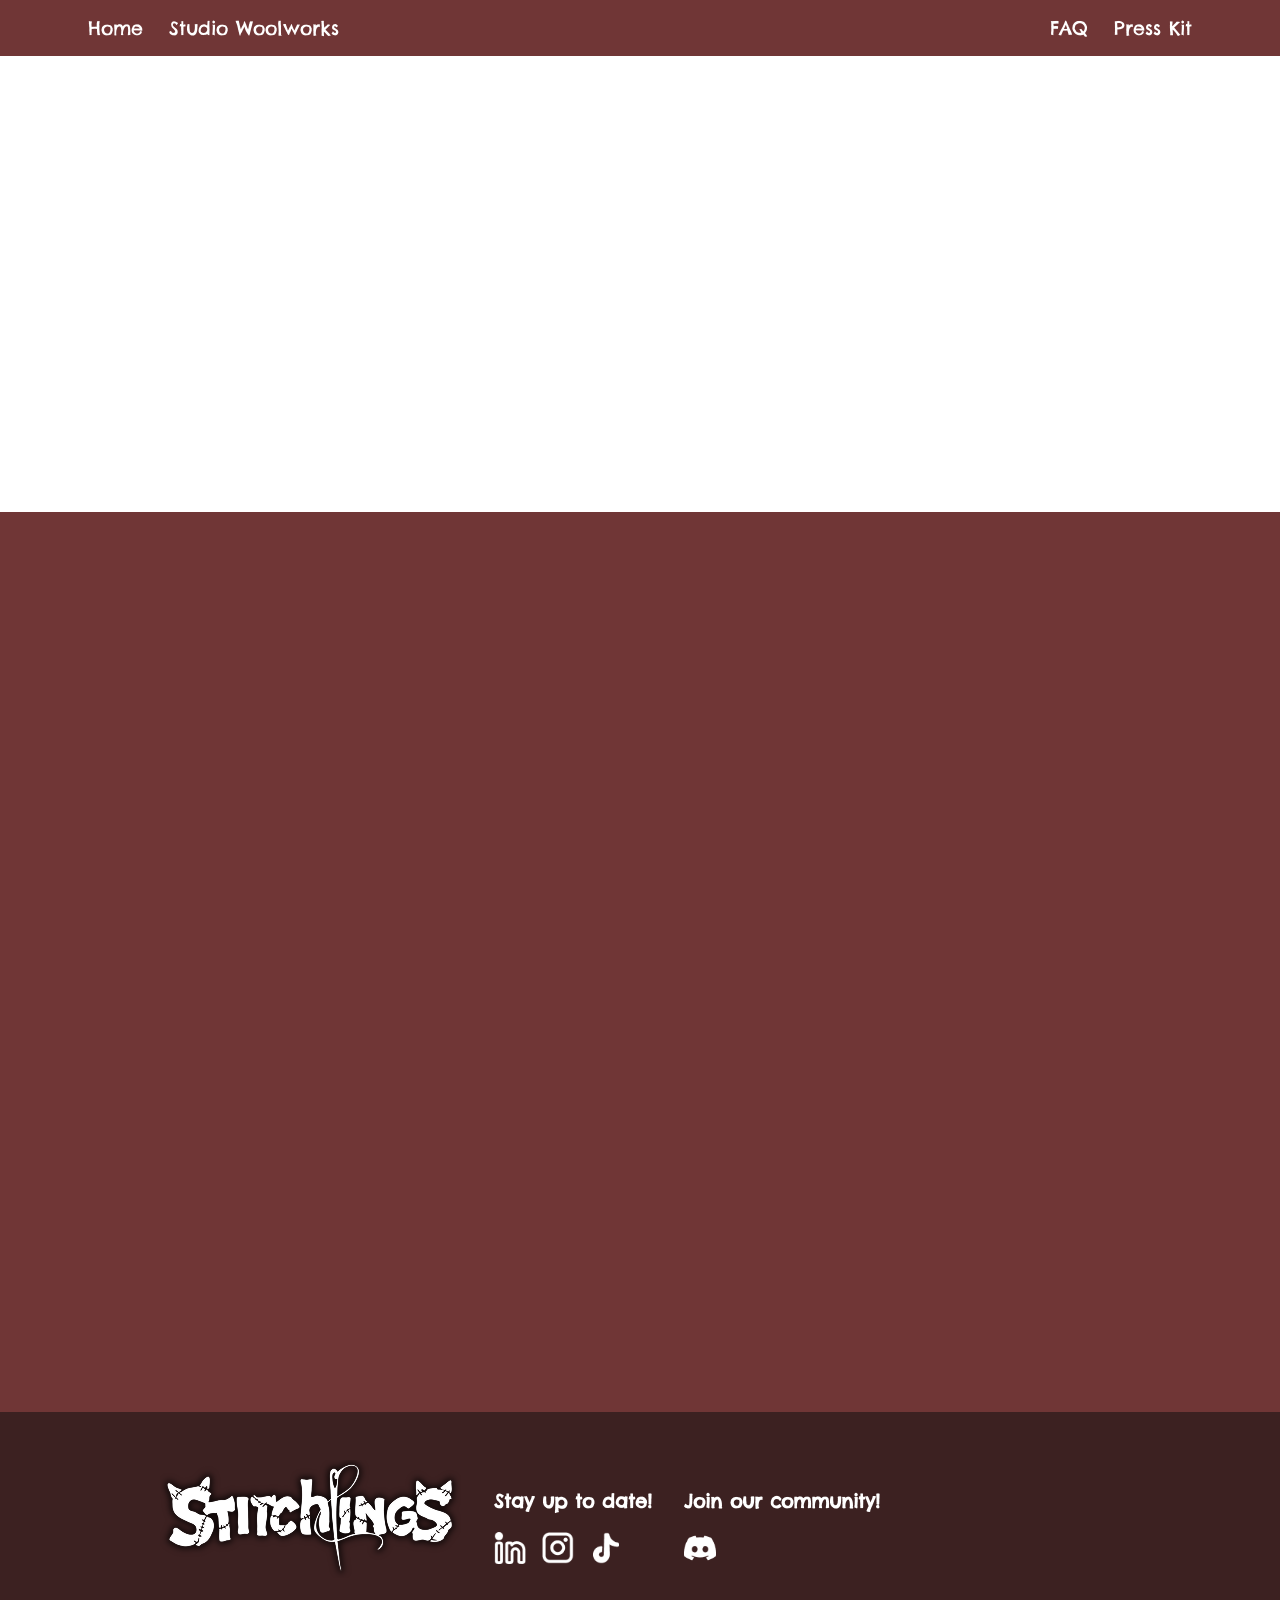
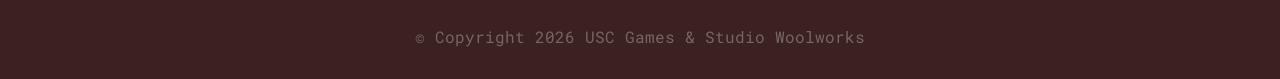
==== faq/index.html @ 8616b94d "header, footer, parallax setup" ====
<!DOCTYPE html>
<html lang="en">

<head>
	<meta charset="UTF-8">
	<meta name="viewport" content="width=device-width, initial-scale=1.0">
	<link rel="icon" type="image/png" href="/assets/imgs/favicons/faqIcon.png">

	<link rel="stylesheet" href="/css/style.css">
	<link rel="stylesheet" href="/css/stitch.css">
	<link rel="stylesheet" href="/css/faq.css">
	<script src="/js/components.js" defer></script>

	<title>FAQ</title>
</head>

<body>
	<nav-bar></nav-bar>

	<div id="parallax">
		<img src="/assets/imgs/parallax/keyArt.jpg" />
	</div>

	<div id="content">
	</div>

	<stitch-footer></stitch-footer>
</body>

</html>
---- css/style.css ----
/* setting colors */
:root {
	--bg: #703636;
	--bg2: #3C2121;
	--titleText: #fffcbf;
	--bodyText: #fff;
}

/* creating fonts */
@font-face {
	font-family: 'Roboto Mono';
	src: url('/assets/fonts/RobotoMono-Italic-VariableFont_wght.ttf');
	font-weight: 100 700;
	font-style: italic;
}

@font-face {
	font-family: 'Roboto Mono';
	src: url('/assets/fonts/RobotoMono-VariableFont_wght.ttf');
	font-weight: 100 700;
	font-style: normal;
}

@font-face {
	font-family: 'Chelsea Market';
	src: url('/assets/fonts/ChelseaMarket-Regular.ttf') format('truetype');
	font-style: normal;
}

/* helpful css start */
html,
body {
	margin: 0;
	padding: 0;
}

* {
	color: var(--bodyText);
	font-family: 'Roboto Mono', Courier, monospace;
	box-sizing: border-box;
}

h1,
h2,
h3,
h4,
h5,
h6,
button {
	color: var(--titleText);
	font-family: 'Chelsea Market', Haettenschweiler, 'Arial Narrow Bold', sans-serif;
}

.row {
	display: flex;
	flex-direction: row;
	align-items: center;
}

.col {
	display: flex;
	flex-direction: column;
	align-items: center;
}
---- css/stitch.css ----
nav {
	background-color: var(--bg);
	padding: 1rem 5rem;
	justify-content: space-between;
	width: 100vw;
	position: fixed;
	z-index: 10;

	a {
		font-family: 'Chelsea Market';
		font-size: 1.2rem;
		text-decoration: none;
		margin: 0 0.5rem;
	}
}

footer {
	background-color: var(--bg2);
	padding: 3rem 10rem 1rem 10rem;
	z-index: 5;

	h3 {
		color: var(--bodyText);
	}

	&>div {
		width: 100%;
		justify-content: space-between;
		padding-right: 15rem;
	}

	&>p {
		margin-top: 3rem;
		color: rgba(255, 255, 255, 0.3);
	}

	.icons {
		align-self: flex-start;

		img {
			width: 2rem;
			margin-right: 1rem;
		}
	}
}

div#parallax {
	width: 100%;
	height: 40vw;
	z-index: -10;

	img {
		width: 100%;
		position: relative;
		z-index: inherit;
	}
}

div#content {
	background-color: var(--bg);
	padding: 5rem;
	position: relative;
	z-index: 5;

	/* testing "fake content" */
	height: 100vh;
}
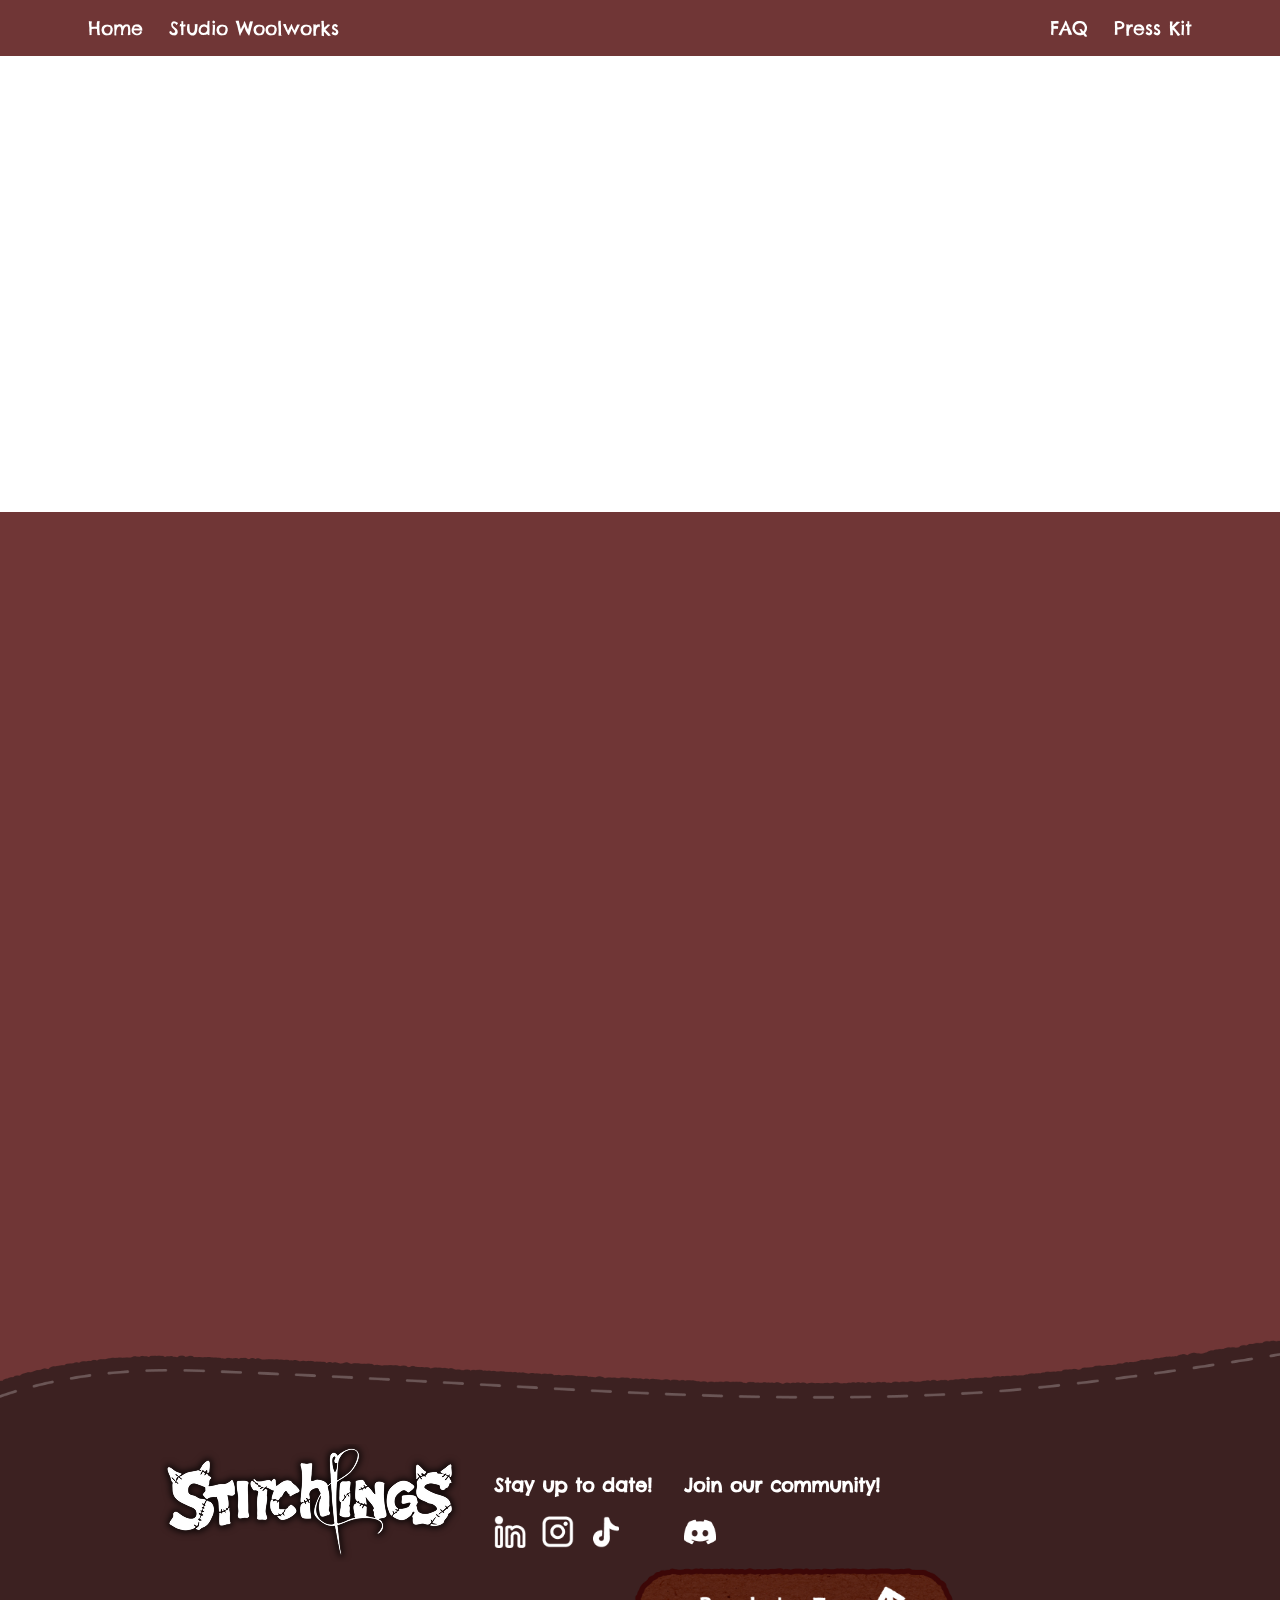
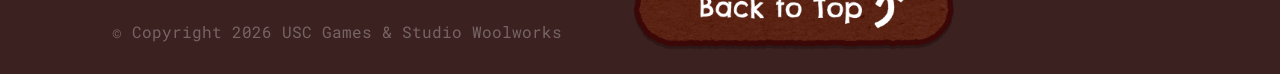
==== commit 29022c23: "footer updates (back to top, border)" ====
--- a/faq/index.html
+++ b/faq/index.html
@@ -4,12 +4,13 @@
 <head>
 	<meta charset="UTF-8">
 	<meta name="viewport" content="width=device-width, initial-scale=1.0">
-	<link rel="icon" type="image/png" href="/assets/imgs/favicons/faqIcon.png">
+	<link rel="icon" type="image/png" href="../assets/imgs/favicons/faqIcon.png">
 
-	<link rel="stylesheet" href="/css/style.css">
-	<link rel="stylesheet" href="/css/stitch.css">
-	<link rel="stylesheet" href="/css/faq.css">
-	<script src="/js/components.js" defer></script>
+	<link rel="stylesheet" href="../css/style.css">
+	<link rel="stylesheet" href="../css/stitch.css">
+	<link rel="stylesheet" href="../css/faq.css">
+	<script src="../js/components.js" defer></script>
+	<script src="js/buttons.js" defer></script>
 
 	<title>FAQ</title>
 </head>
@@ -18,7 +19,7 @@
 	<nav-bar></nav-bar>
 
 	<div id="parallax">
-		<img src="/assets/imgs/parallax/keyArt.jpg" />
+		<img src="../assets/imgs/parallax/keyArt.jpg" />
 	</div>
 
 	<div id="content">
--- a/css/stitch.css
+++ b/css/stitch.css
@@ -15,8 +15,9 @@
 }
 
 footer {
+	position: relative;
 	background-color: var(--bg2);
-	padding: 3rem 10rem 1rem 10rem;
+	padding: 2rem 10rem 7rem 10rem;
 	z-index: 5;
 
 	h3 {
@@ -42,6 +43,29 @@
 			margin-right: 1rem;
 		}
 	}
+
+	#back-to-top-btn {
+		position: absolute;
+		bottom: 2rem;
+		right: 15rem;
+
+		img {
+			width: 20rem;
+		}
+	}
+
+	#copyright {
+		position: absolute;
+		bottom: 1rem;
+		left: 7rem;
+	}
+
+	#footer-top {
+		position: absolute;
+		top: 0;
+		transform: translateY(-100%);
+		width: 100vw;
+	}
 }
 
 div#parallax {
@@ -64,4 +88,34 @@
 
 	/* testing "fake content" */
 	height: 100vh;
+}
+
+.sprite-swap-btn {
+	background-color: transparent;
+	border: none;
+	position: relative;
+	transition-duration: 0.3s;
+
+	img {
+		position: absolute;
+		transform: translate(-50%, -50%);
+	}
+
+	&> :last-child {
+		display: none;
+	}
+
+	&:hover> :last-child {
+		display: block;
+	}
+
+	/* animation */
+	&:hover {
+		transform: scale(1.2) rotate(5deg);
+	}
+
+	&:active {
+		scale: 0.8;
+		filter: brightness(0.8);
+	}
 }
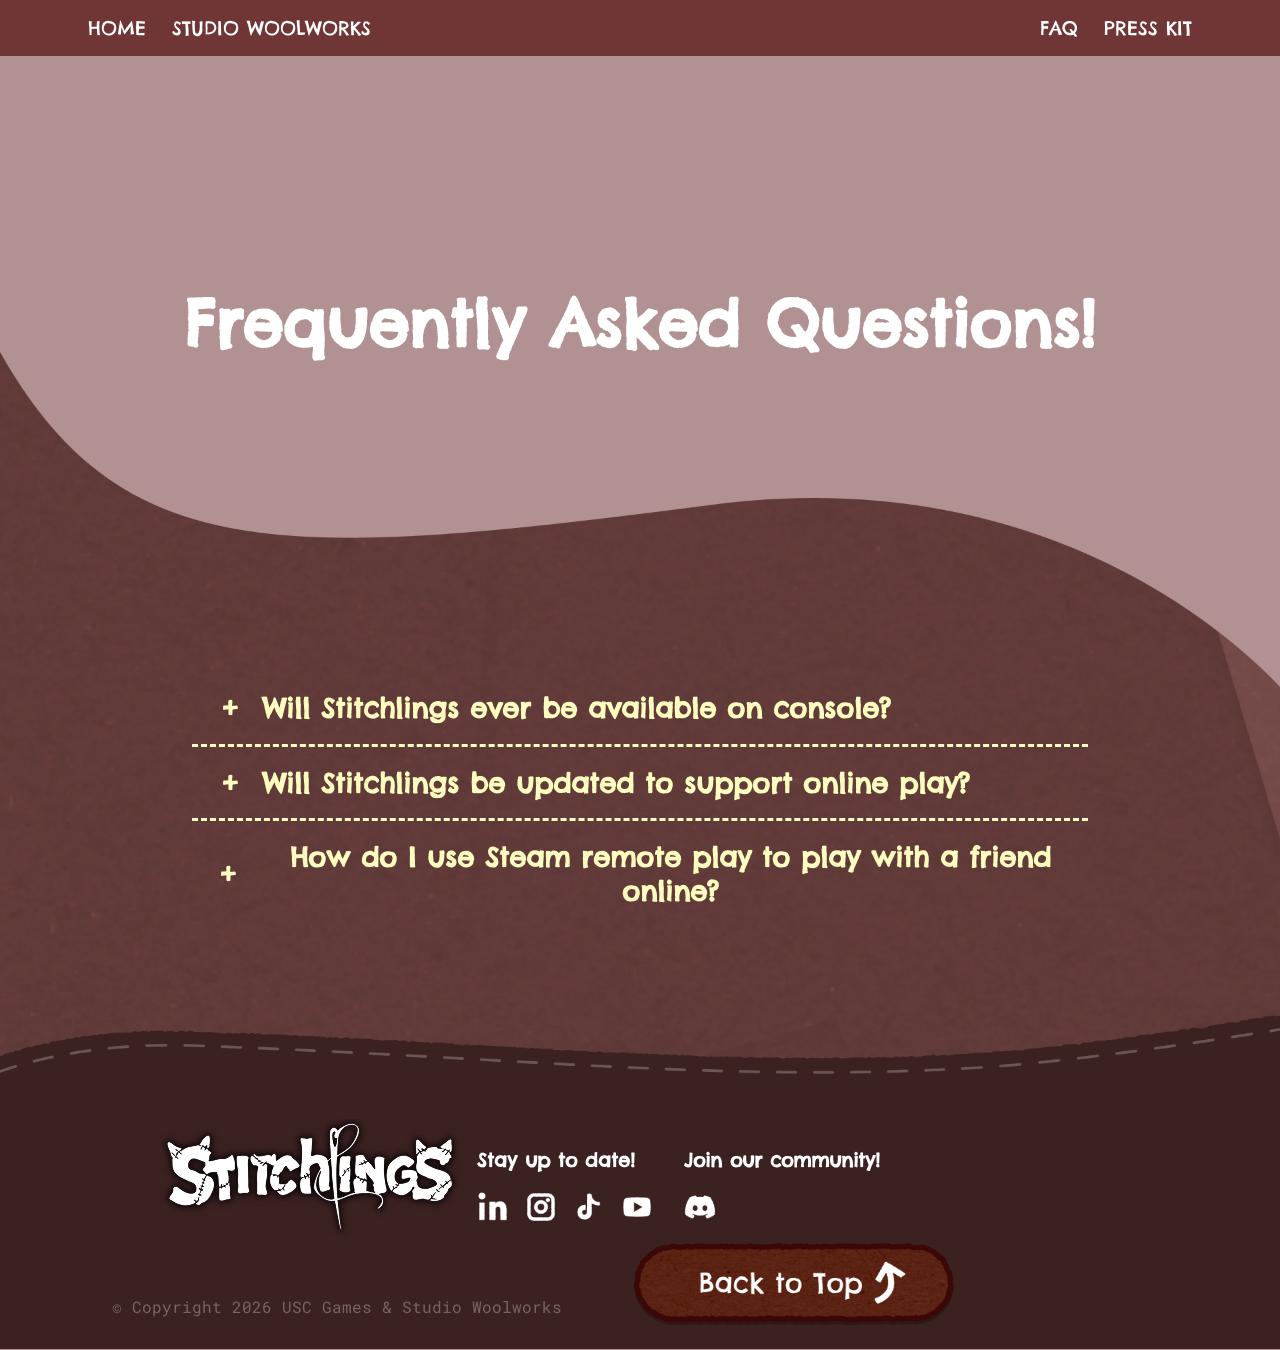
==== commit 077e7db2: "faq page" ====
--- a/faq/index.html
+++ b/faq/index.html
@@ -10,7 +10,8 @@
 	<link rel="stylesheet" href="../css/stitch.css">
 	<link rel="stylesheet" href="../css/faq.css">
 	<script src="../js/components.js" defer></script>
-	<script src="js/buttons.js" defer></script>
+	<script src="../js/buttons.js" defer></script>
+	<script src="./faq.js" defer></script>
 
 	<title>FAQ</title>
 </head>
@@ -21,8 +22,49 @@
 	<div id="parallax">
 		<img src="../assets/imgs/parallax/keyArt.jpg" />
 	</div>
+	<h1 id="page-title">Frequently Asked Questions!</h1>
 
 	<div id="content">
+		<!-- question 1 -->
+		<div class="col dropdown">
+			<button class="row">
+				<h1 class="indicator">+</h1>
+				<h1>Will Stitchlings ever be available on console?</h1>
+			</button>
+			<div>
+				<i>Probably not.</i> Stitchlings started as a student project, and as the school year has ended, our capacity to
+				spend time on the project has shrunk significantly. Any additional work effort is taken out of free time, on top
+				of jobs, school, and other new projects. <strong>That isn't to say that we'll be radio silent!</strong> - but
+				major undertakings like porting aren't our priority with the resources at our disposal right now.
+			</div>
+		</div>
+		<!-- question 2 -->
+		<div class="col dropdown">
+			<button class="row">
+				<h1 class="indicator">+</h1>
+				<h1>Will Stitchlings be updated to support online play?</h1>
+			</button>
+			<div>
+				See answer to previous question.
+			</div>
+		</div>
+		<!-- question 3 -->
+		<div class="col dropdown">
+			<button class="row">
+				<h1 class="indicator">+</h1>
+				<h1>How do I use Steam remote play to play with a friend online?</h1>
+			</button>
+			<div>
+				<ol>
+					<li>Both players boot Stitchlings on Steam, each on your own devices</li>
+					<li>One player SHIFT-TAB to open the Steam overlay</li>
+					<li>Select the “Remote Play Together” icon (see first screenshot)</li>
+					<li>Select “invite a friend” (see second screenshot)</li>
+					<li>Unless you'd like to invite someone you don't have friended, in which case, select “invite a guest” and
+						send them the copied link manually</li>
+				</ol>
+			</div>
+		</div>
 	</div>
 
 	<stitch-footer></stitch-footer>
--- a/css/stitch.css
+++ b/css/stitch.css
@@ -1,3 +1,16 @@
+div#content {
+	background-color: transparent !important;
+	background-size: 100% auto;
+	background-repeat: no-repeat;
+
+	padding: 15vw;
+	position: relative;
+	z-index: 5;
+
+	padding-bottom: 10rem;
+	padding-top: 20rem;
+}
+
 nav {
 	background-color: var(--bg);
 	padding: 1rem 5rem;
@@ -12,6 +25,10 @@
 		text-decoration: none;
 		margin: 0 0.5rem;
 	}
+
+	a.active {
+		color: #FF6565;
+	}
 }
 
 footer {
@@ -21,6 +38,7 @@
 	z-index: 5;
 
 	h3 {
+		margin-right: auto;
 		color: var(--bodyText);
 	}
 
@@ -80,21 +98,13 @@
 	}
 }
 
-div#content {
-	background-color: var(--bg);
-	padding: 5rem;
-	position: relative;
-	z-index: 5;
-
-	/* testing "fake content" */
-	height: 100vh;
-}
-
 .sprite-swap-btn {
 	background-color: transparent;
 	border: none;
 	position: relative;
 	transition-duration: 0.3s;
+	width: fit-content;
+	height: fit-content;
 
 	img {
 		position: absolute;
--- a/css/faq.css
+++ b/css/faq.css
@@ -0,0 +1,48 @@
+div#content {
+	background-image: url("../assets/imgs/parallax/bg_faq.png");
+	margin-top: -10rem;
+	height: fit-content;
+
+	& > :not(:last-child) {
+		border-bottom: 3px dashed var(--titleText)
+	}
+
+	& > div > :first-child {
+		width: 100%;
+		justify-content: flex-start;
+		background-color: transparent;
+		border: none;
+
+		.indicator {
+			width: 4rem;
+		}
+	}
+
+	& > div > :last-child {
+		transition-duration: 0.5s;
+		overflow: hidden;
+		height: 0px;
+	}
+}
+
+div#parallax img {
+	margin-top: -7vw;
+}
+
+div#parallax::before {
+	content: "";
+	position: absolute;
+	height: 150vh;
+	inset: 0;
+	background: #7036368b;
+}
+
+#page-title {
+	text-align: center;
+	font-size: 4rem;
+	color: var(--white);
+	width: 100vw;
+	position: absolute;
+	top: 15rem;
+	z-index: 7;
+}
